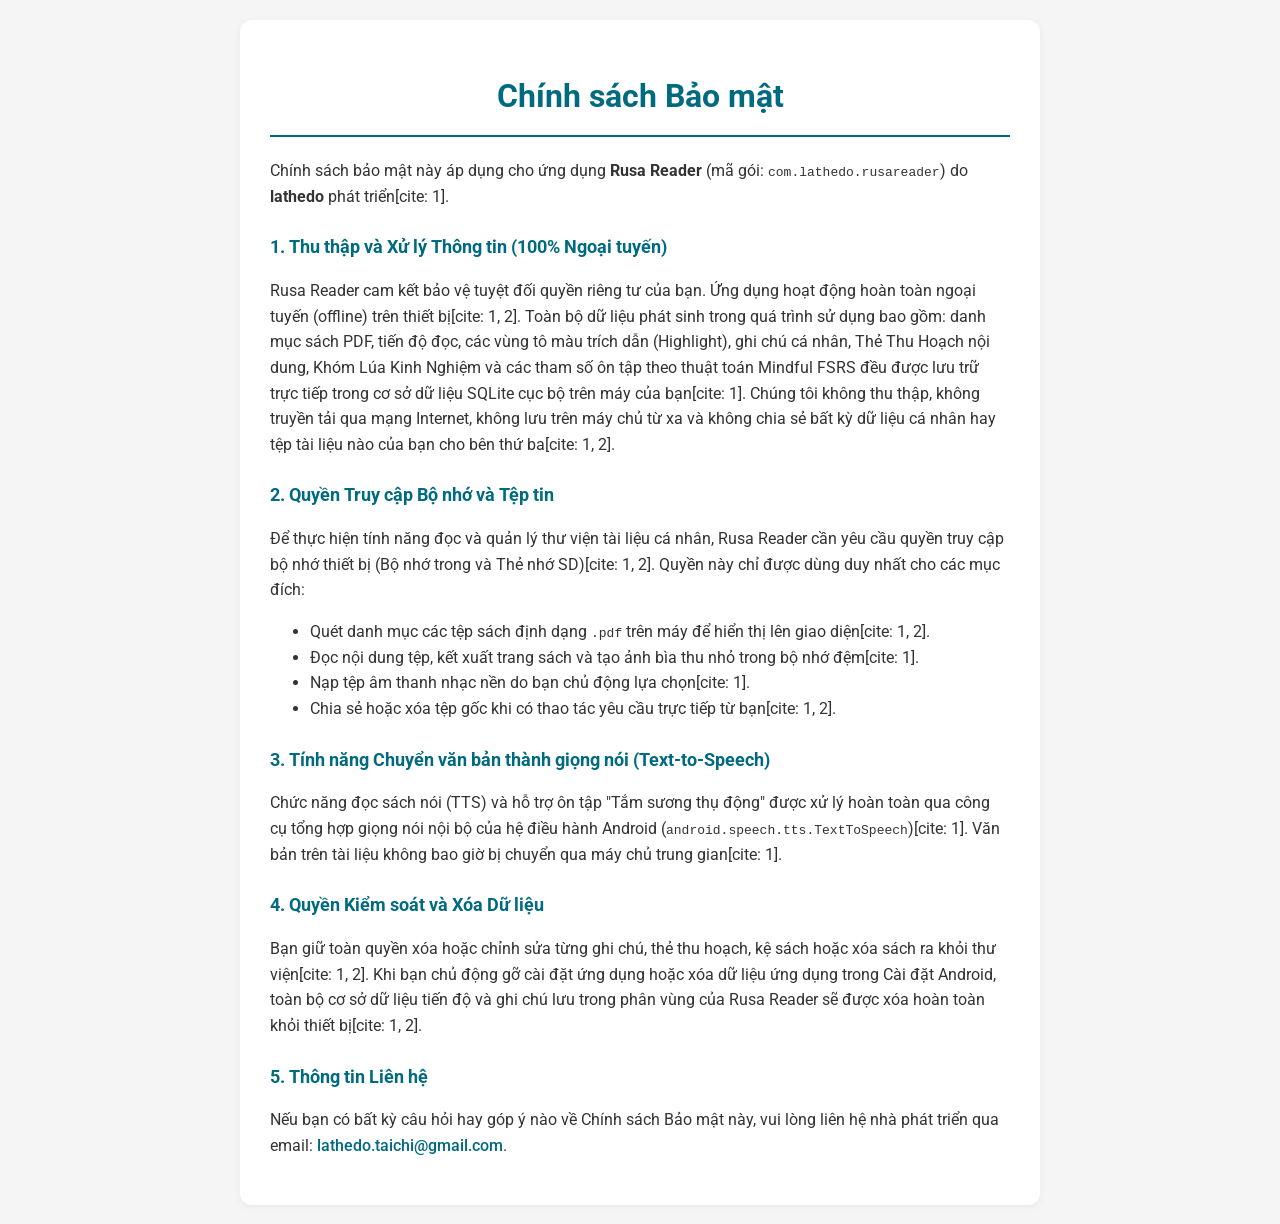
==== policy_vi.html @ c46b456e "Create policy_vi.html" ====
<!DOCTYPE html>
<html lang="vi">
<head>
    <meta charset="UTF-8">
    <meta name="viewport" content="width=device-width, initial-scale=1.0">
    <title>Chính sách Bảo mật - Rusa Reader</title>
    <link href="https://fonts.googleapis.com/css2?family=Roboto:wght@300;400;500;700&display=swap" rel="stylesheet">
    <style>
        :root { 
            --primary-color: #006A80; 
            --text-main: #333333; 
            --bg-light: #f5f5f5; 
            --card-bg: #ffffff; 
        }
        body { 
            font-family: 'Roboto', sans-serif; 
            margin: 0; 
            padding: 0; 
            background-color: var(--bg-light); 
            color: var(--text-main); 
            line-height: 1.6; 
        }
        .section-wrapper { 
            max-width: 800px; 
            margin: 0 auto; 
            padding: 20px; 
        }
        .content-card { 
            background: var(--card-bg); 
            border-radius: 12px; 
            padding: 30px; 
            box-shadow: 0 2px 10px rgba(0,0,0,0.05); 
        }
        h1 { 
            color: var(--primary-color); 
            text-align: center; 
            border-bottom: 2px solid var(--primary-color); 
            padding-bottom: 12px; 
        }
        h2 { 
            font-size: 18px; 
            margin-top: 24px; 
            color: var(--primary-color); 
        }
        a {
            color: var(--primary-color);
            text-decoration: none;
            font-weight: 500;
        }
        a:hover {
            text-decoration: underline;
        }
        @media (prefers-color-scheme: dark) {
            :root { 
                --bg-light: #121212; 
                --card-bg: #1e1e1e; 
                --text-main: #e0e0e0; 
                --primary-color: #38BDF8; 
            }
        }
    </style>
</head>
<body>
<div class="section-wrapper">
    <div class="content-card">
        <h1>Chính sách Bảo mật</h1>
        <p>Chính sách bảo mật này áp dụng cho ứng dụng <strong>Rusa Reader</strong> (mã gói: <code>com.lathedo.rusareader</code>) do <strong>lathedo</strong> phát triển[cite: 1].</p>

        <h2>1. Thu thập và Xử lý Thông tin (100% Ngoại tuyến)</h2>
        <p>Rusa Reader cam kết bảo vệ tuyệt đối quyền riêng tư của bạn. Ứng dụng hoạt động hoàn toàn ngoại tuyến (offline) trên thiết bị[cite: 1, 2]. Toàn bộ dữ liệu phát sinh trong quá trình sử dụng bao gồm: danh mục sách PDF, tiến độ đọc, các vùng tô màu trích dẫn (Highlight), ghi chú cá nhân, Thẻ Thu Hoạch nội dung, Khóm Lúa Kinh Nghiệm và các tham số ôn tập theo thuật toán Mindful FSRS đều được lưu trữ trực tiếp trong cơ sở dữ liệu SQLite cục bộ trên máy của bạn[cite: 1]. Chúng tôi không thu thập, không truyền tải qua mạng Internet, không lưu trên máy chủ từ xa và không chia sẻ bất kỳ dữ liệu cá nhân hay tệp tài liệu nào của bạn cho bên thứ ba[cite: 1, 2].</p>

        <h2>2. Quyền Truy cập Bộ nhớ và Tệp tin</h2>
        <p>Để thực hiện tính năng đọc và quản lý thư viện tài liệu cá nhân, Rusa Reader cần yêu cầu quyền truy cập bộ nhớ thiết bị (Bộ nhớ trong và Thẻ nhớ SD)[cite: 1, 2]. Quyền này chỉ được dùng duy nhất cho các mục đích:</p>
        <ul>
            <li>Quét danh mục các tệp sách định dạng <code>.pdf</code> trên máy để hiển thị lên giao diện[cite: 1, 2].</li>
            <li>Đọc nội dung tệp, kết xuất trang sách và tạo ảnh bìa thu nhỏ trong bộ nhớ đệm[cite: 1].</li>
            <li>Nạp tệp âm thanh nhạc nền do bạn chủ động lựa chọn[cite: 1].</li>
            <li>Chia sẻ hoặc xóa tệp gốc khi có thao tác yêu cầu trực tiếp từ bạn[cite: 1, 2].</li>
        </ul>

        <h2>3. Tính năng Chuyển văn bản thành giọng nói (Text-to-Speech)</h2>
        <p>Chức năng đọc sách nói (TTS) và hỗ trợ ôn tập "Tắm sương thụ động" được xử lý hoàn toàn qua công cụ tổng hợp giọng nói nội bộ của hệ điều hành Android (<code>android.speech.tts.TextToSpeech</code>)[cite: 1]. Văn bản trên tài liệu không bao giờ bị chuyển qua máy chủ trung gian[cite: 1].</p>

        <h2>4. Quyền Kiểm soát và Xóa Dữ liệu</h2>
        <p>Bạn giữ toàn quyền xóa hoặc chỉnh sửa từng ghi chú, thẻ thu hoạch, kệ sách hoặc xóa sách ra khỏi thư viện[cite: 1, 2]. Khi bạn chủ động gỡ cài đặt ứng dụng hoặc xóa dữ liệu ứng dụng trong Cài đặt Android, toàn bộ cơ sở dữ liệu tiến độ và ghi chú lưu trong phân vùng của Rusa Reader sẽ được xóa hoàn toàn khỏi thiết bị[cite: 1, 2].</p>

        <h2>5. Thông tin Liên hệ</h2>
        <p>Nếu bạn có bất kỳ câu hỏi hay góp ý nào về Chính sách Bảo mật này, vui lòng liên hệ nhà phát triển qua email: <a href="mailto:lathedo.taichi@gmail.com">lathedo.taichi@gmail.com</a>.</p>
    </div>
</div>
</body>
</html>
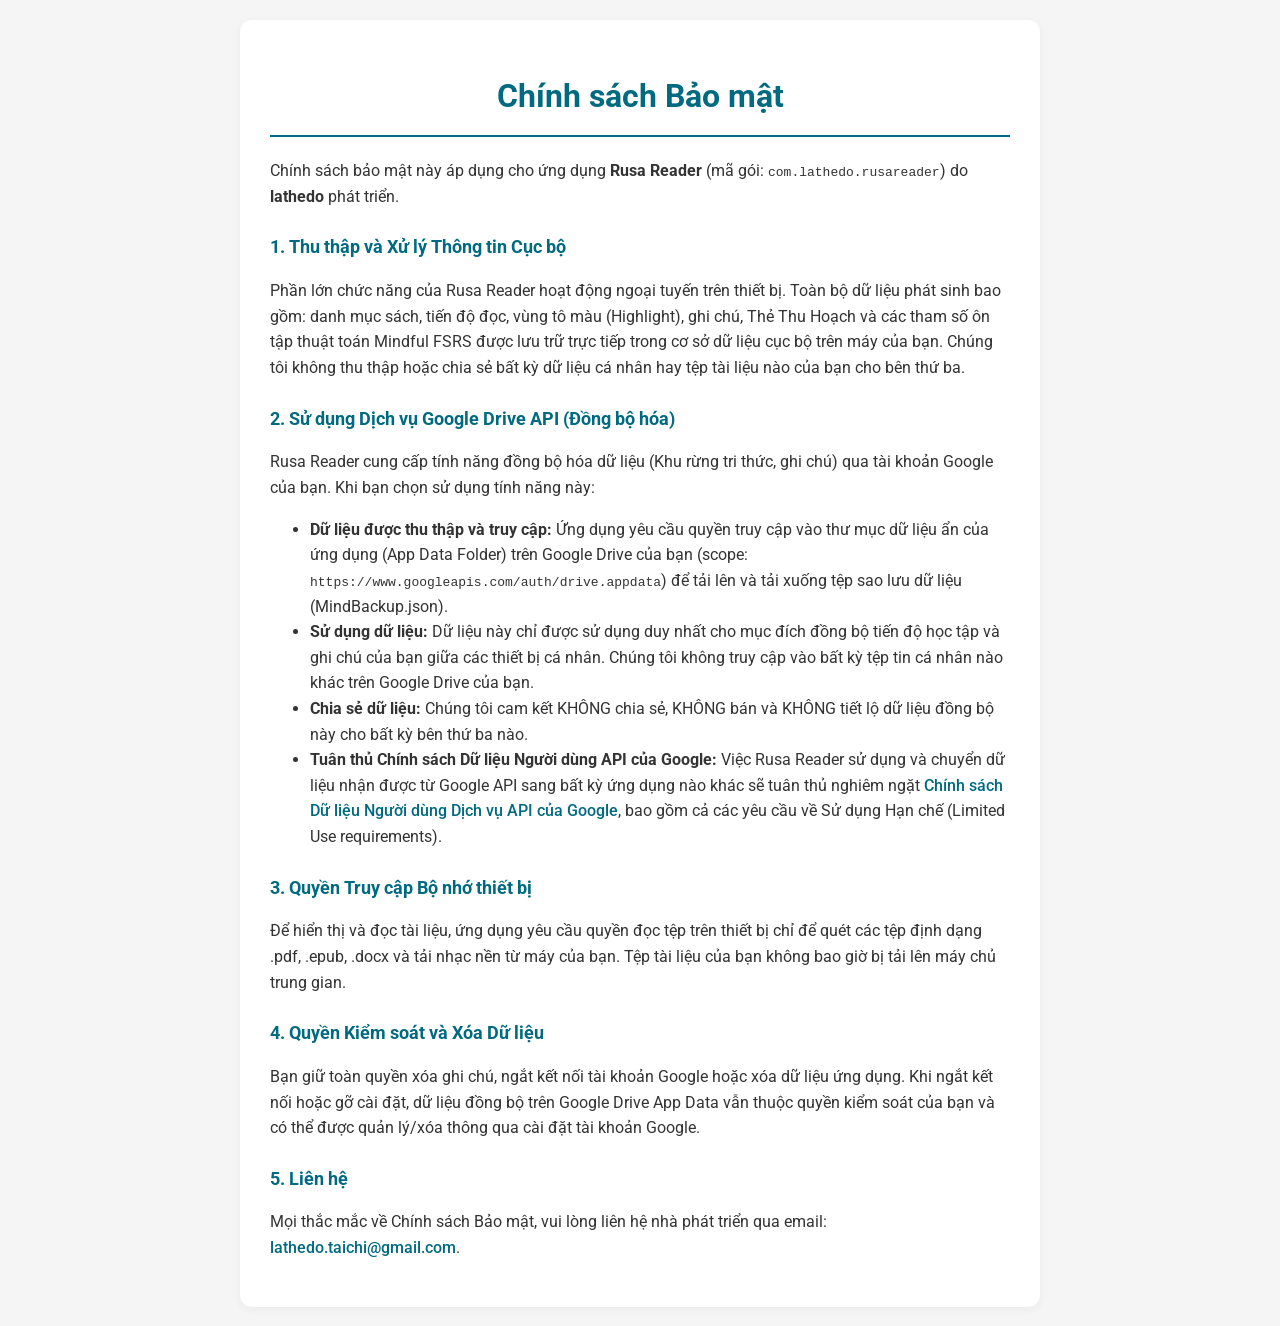
==== commit 8a671bdd: "Update policy_vi.html" ====
--- a/policy_vi.html
+++ b/policy_vi.html
@@ -64,28 +64,28 @@
 <div class="section-wrapper">
     <div class="content-card">
         <h1>Chính sách Bảo mật</h1>
-        <p>Chính sách bảo mật này áp dụng cho ứng dụng <strong>Rusa Reader</strong> (mã gói: <code>com.lathedo.rusareader</code>) do <strong>lathedo</strong> phát triển[cite: 1].</p>
+        <p>Chính sách bảo mật này áp dụng cho ứng dụng <strong>Rusa Reader</strong> (mã gói: <code>com.lathedo.rusareader</code>) do <strong>lathedo</strong> phát triển.</p>
 
-        <h2>1. Thu thập và Xử lý Thông tin (100% Ngoại tuyến)</h2>
-        <p>Rusa Reader cam kết bảo vệ tuyệt đối quyền riêng tư của bạn. Ứng dụng hoạt động hoàn toàn ngoại tuyến (offline) trên thiết bị[cite: 1, 2]. Toàn bộ dữ liệu phát sinh trong quá trình sử dụng bao gồm: danh mục sách PDF, tiến độ đọc, các vùng tô màu trích dẫn (Highlight), ghi chú cá nhân, Thẻ Thu Hoạch nội dung, Khóm Lúa Kinh Nghiệm và các tham số ôn tập theo thuật toán Mindful FSRS đều được lưu trữ trực tiếp trong cơ sở dữ liệu SQLite cục bộ trên máy của bạn[cite: 1]. Chúng tôi không thu thập, không truyền tải qua mạng Internet, không lưu trên máy chủ từ xa và không chia sẻ bất kỳ dữ liệu cá nhân hay tệp tài liệu nào của bạn cho bên thứ ba[cite: 1, 2].</p>
+        <h2>1. Thu thập và Xử lý Thông tin Cục bộ</h2>
+        <p>Phần lớn chức năng của Rusa Reader hoạt động ngoại tuyến trên thiết bị. Toàn bộ dữ liệu phát sinh bao gồm: danh mục sách, tiến độ đọc, vùng tô màu (Highlight), ghi chú, Thẻ Thu Hoạch và các tham số ôn tập thuật toán Mindful FSRS được lưu trữ trực tiếp trong cơ sở dữ liệu cục bộ trên máy của bạn. Chúng tôi không thu thập hoặc chia sẻ bất kỳ dữ liệu cá nhân hay tệp tài liệu nào của bạn cho bên thứ ba.</p>
 
-        <h2>2. Quyền Truy cập Bộ nhớ và Tệp tin</h2>
-        <p>Để thực hiện tính năng đọc và quản lý thư viện tài liệu cá nhân, Rusa Reader cần yêu cầu quyền truy cập bộ nhớ thiết bị (Bộ nhớ trong và Thẻ nhớ SD)[cite: 1, 2]. Quyền này chỉ được dùng duy nhất cho các mục đích:</p>
+        <h2>2. Sử dụng Dịch vụ Google Drive API (Đồng bộ hóa)</h2>
+        <p>Rusa Reader cung cấp tính năng đồng bộ hóa dữ liệu (Khu rừng tri thức, ghi chú) qua tài khoản Google của bạn. Khi bạn chọn sử dụng tính năng này:</p>
         <ul>
-            <li>Quét danh mục các tệp sách định dạng <code>.pdf</code> trên máy để hiển thị lên giao diện[cite: 1, 2].</li>
-            <li>Đọc nội dung tệp, kết xuất trang sách và tạo ảnh bìa thu nhỏ trong bộ nhớ đệm[cite: 1].</li>
-            <li>Nạp tệp âm thanh nhạc nền do bạn chủ động lựa chọn[cite: 1].</li>
-            <li>Chia sẻ hoặc xóa tệp gốc khi có thao tác yêu cầu trực tiếp từ bạn[cite: 1, 2].</li>
+            <li><strong>Dữ liệu được thu thập và truy cập:</strong> Ứng dụng yêu cầu quyền truy cập vào thư mục dữ liệu ẩn của ứng dụng (App Data Folder) trên Google Drive của bạn (scope: <code>https://www.googleapis.com/auth/drive.appdata</code>) để tải lên và tải xuống tệp sao lưu dữ liệu (MindBackup.json).</li>
+            <li><strong>Sử dụng dữ liệu:</strong> Dữ liệu này chỉ được sử dụng duy nhất cho mục đích đồng bộ tiến độ học tập và ghi chú của bạn giữa các thiết bị cá nhân. Chúng tôi không truy cập vào bất kỳ tệp tin cá nhân nào khác trên Google Drive của bạn.</li>
+            <li><strong>Chia sẻ dữ liệu:</strong> Chúng tôi cam kết KHÔNG chia sẻ, KHÔNG bán và KHÔNG tiết lộ dữ liệu đồng bộ này cho bất kỳ bên thứ ba nào.</li>
+            <li><strong>Tuân thủ Chính sách Dữ liệu Người dùng API của Google:</strong> Việc Rusa Reader sử dụng và chuyển dữ liệu nhận được từ Google API sang bất kỳ ứng dụng nào khác sẽ tuân thủ nghiêm ngặt <a href="https://developers.google.com/terms/api-services-user-data-policy" target="_blank">Chính sách Dữ liệu Người dùng Dịch vụ API của Google</a>, bao gồm cả các yêu cầu về Sử dụng Hạn chế (Limited Use requirements).</li>
         </ul>
 
-        <h2>3. Tính năng Chuyển văn bản thành giọng nói (Text-to-Speech)</h2>
-        <p>Chức năng đọc sách nói (TTS) và hỗ trợ ôn tập "Tắm sương thụ động" được xử lý hoàn toàn qua công cụ tổng hợp giọng nói nội bộ của hệ điều hành Android (<code>android.speech.tts.TextToSpeech</code>)[cite: 1]. Văn bản trên tài liệu không bao giờ bị chuyển qua máy chủ trung gian[cite: 1].</p>
+        <h2>3. Quyền Truy cập Bộ nhớ thiết bị</h2>
+        <p>Để hiển thị và đọc tài liệu, ứng dụng yêu cầu quyền đọc tệp trên thiết bị chỉ để quét các tệp định dạng .pdf, .epub, .docx và tải nhạc nền từ máy của bạn. Tệp tài liệu của bạn không bao giờ bị tải lên máy chủ trung gian.</p>
 
         <h2>4. Quyền Kiểm soát và Xóa Dữ liệu</h2>
-        <p>Bạn giữ toàn quyền xóa hoặc chỉnh sửa từng ghi chú, thẻ thu hoạch, kệ sách hoặc xóa sách ra khỏi thư viện[cite: 1, 2]. Khi bạn chủ động gỡ cài đặt ứng dụng hoặc xóa dữ liệu ứng dụng trong Cài đặt Android, toàn bộ cơ sở dữ liệu tiến độ và ghi chú lưu trong phân vùng của Rusa Reader sẽ được xóa hoàn toàn khỏi thiết bị[cite: 1, 2].</p>
+        <p>Bạn giữ toàn quyền xóa ghi chú, ngắt kết nối tài khoản Google hoặc xóa dữ liệu ứng dụng. Khi ngắt kết nối hoặc gỡ cài đặt, dữ liệu đồng bộ trên Google Drive App Data vẫn thuộc quyền kiểm soát của bạn và có thể được quản lý/xóa thông qua cài đặt tài khoản Google.</p>
 
-        <h2>5. Thông tin Liên hệ</h2>
-        <p>Nếu bạn có bất kỳ câu hỏi hay góp ý nào về Chính sách Bảo mật này, vui lòng liên hệ nhà phát triển qua email: <a href="mailto:lathedo.taichi@gmail.com">lathedo.taichi@gmail.com</a>.</p>
+        <h2>5. Liên hệ</h2>
+        <p>Mọi thắc mắc về Chính sách Bảo mật, vui lòng liên hệ nhà phát triển qua email: <a href="mailto:lathedo.taichi@gmail.com">lathedo.taichi@gmail.com</a>.</p>
     </div>
 </div>
 </body>
